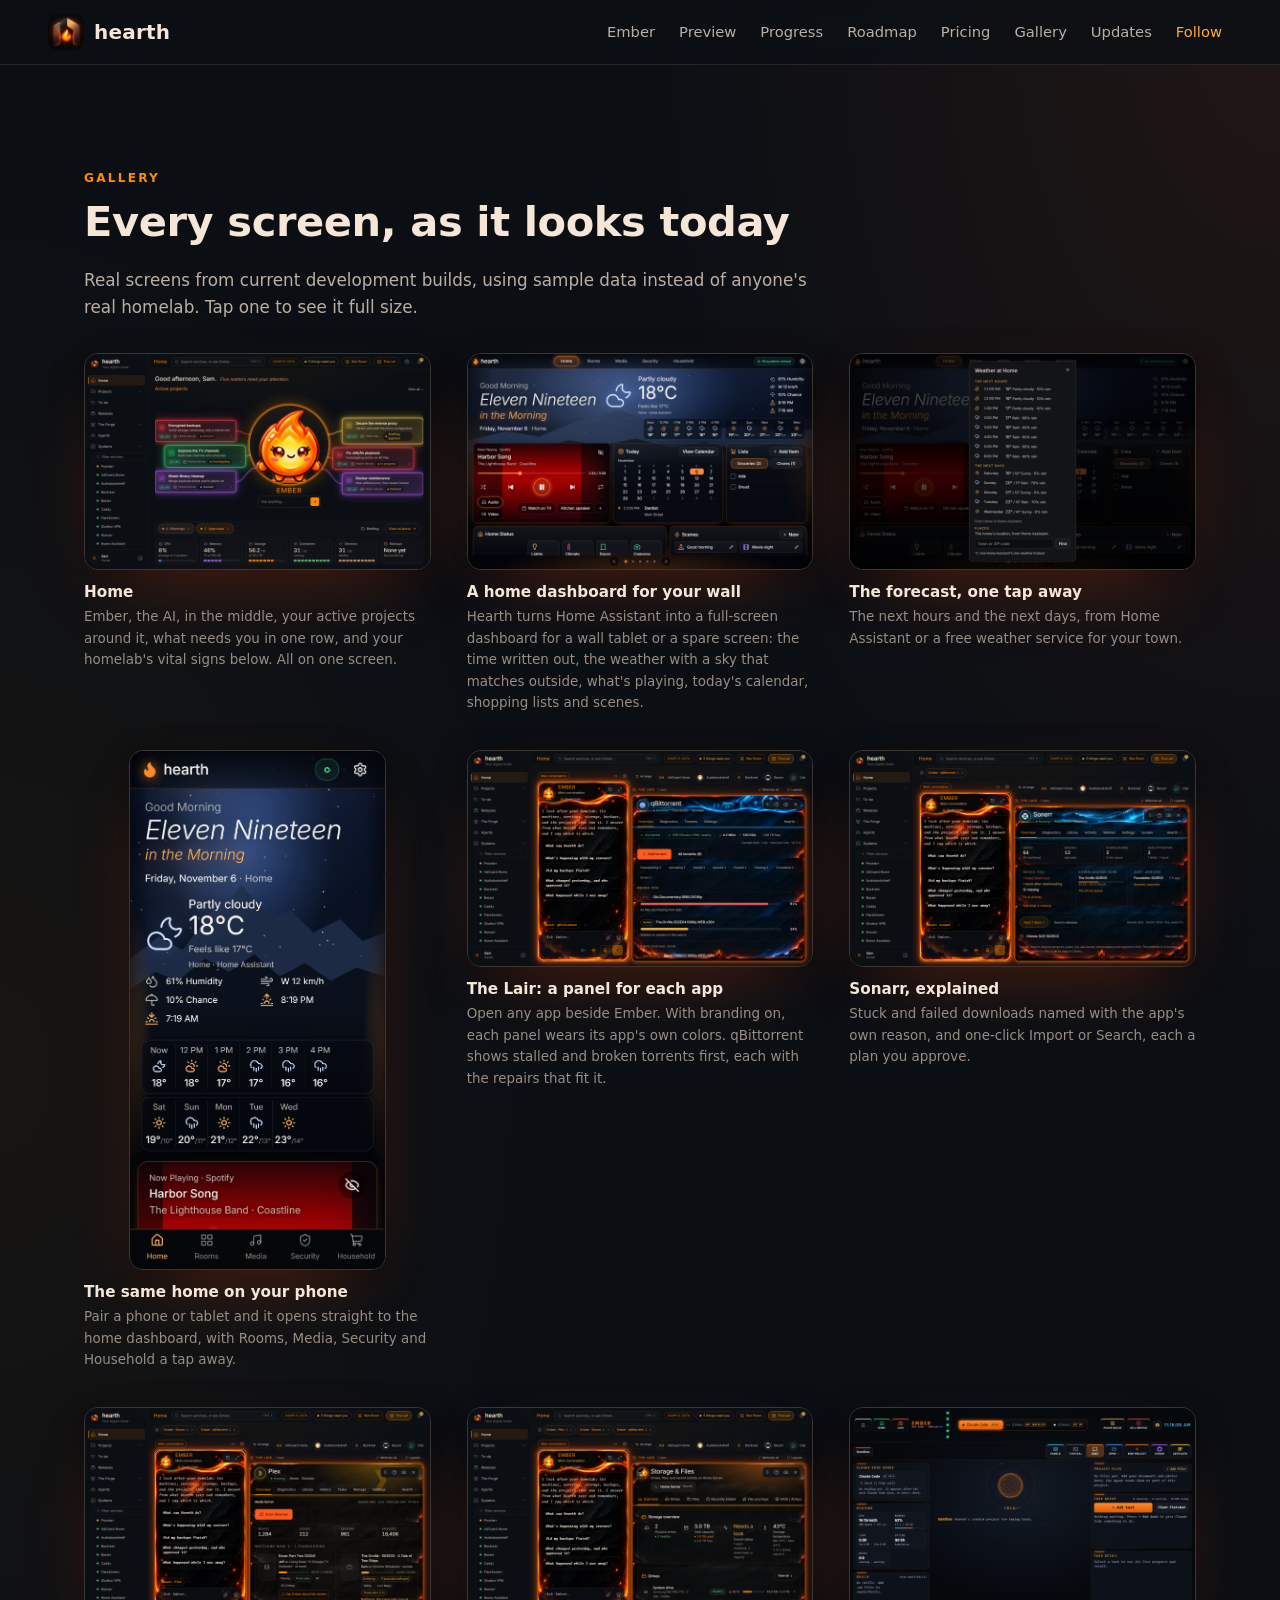
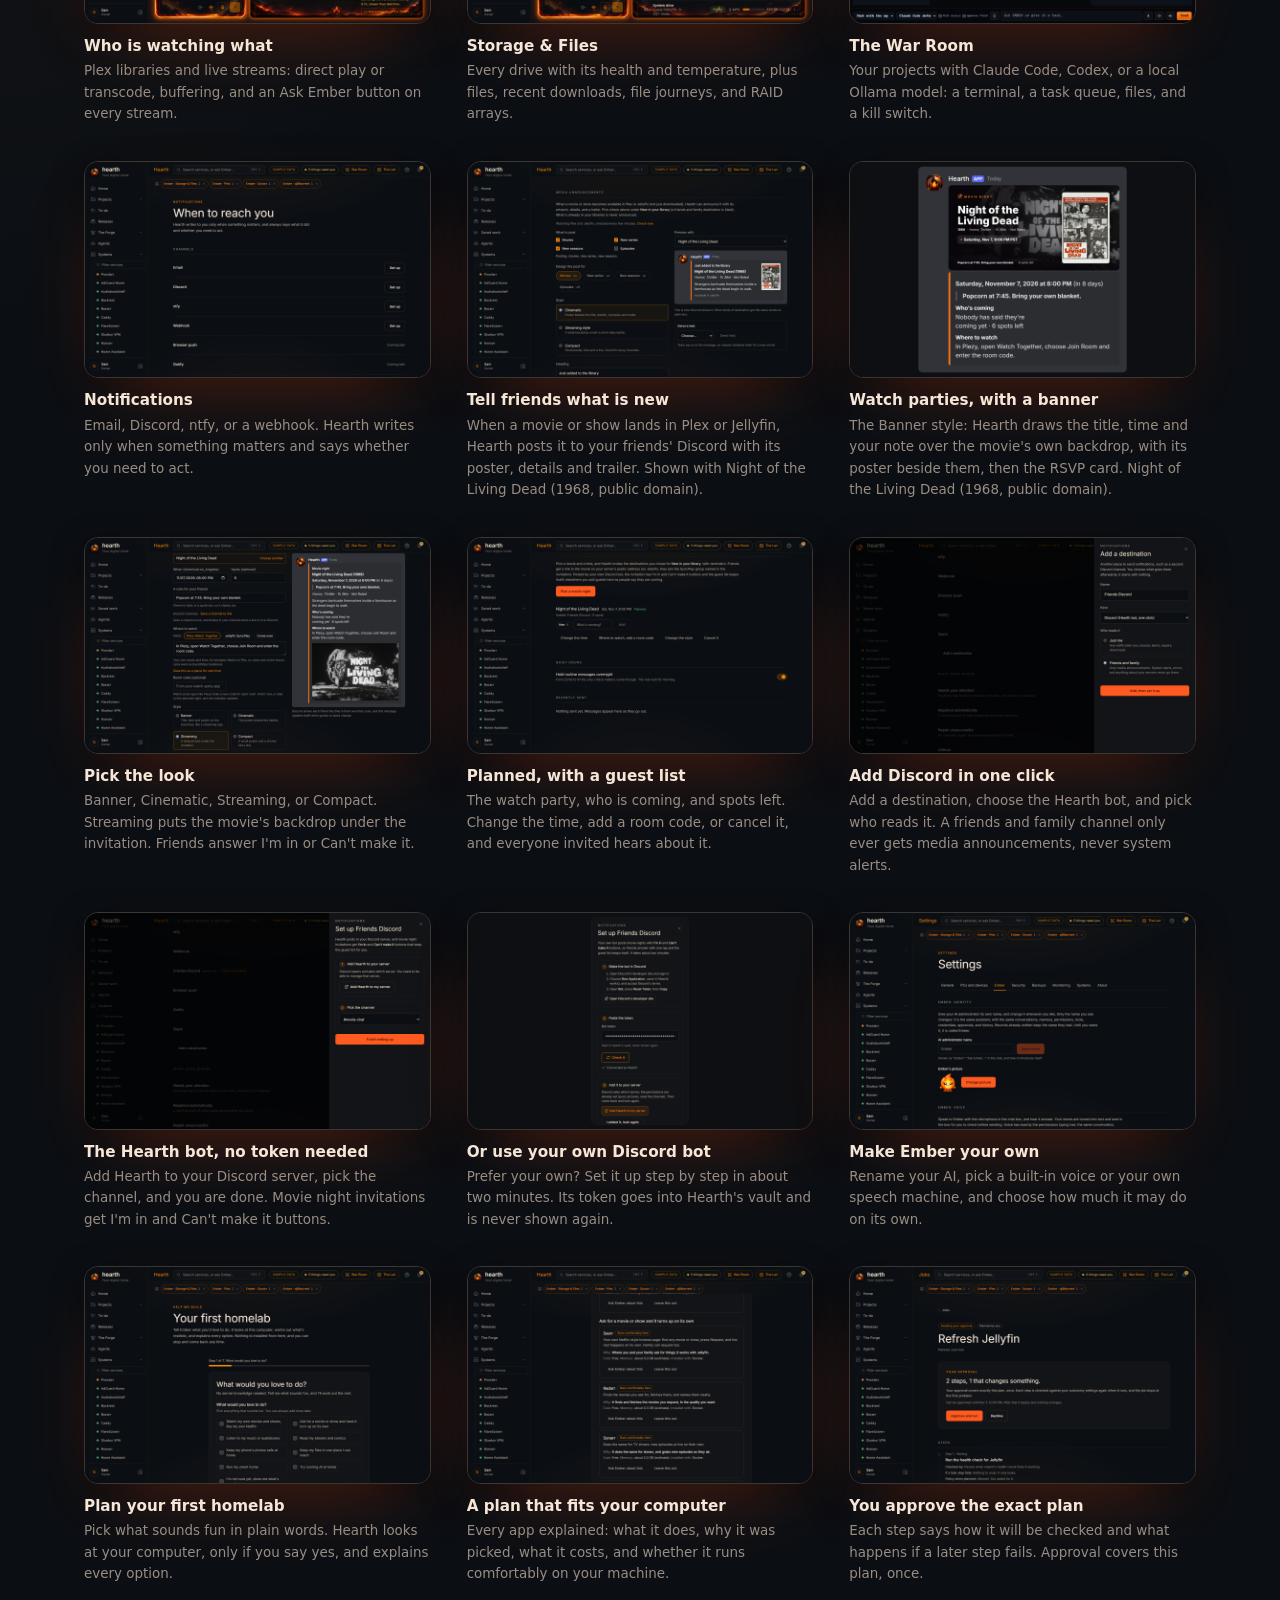
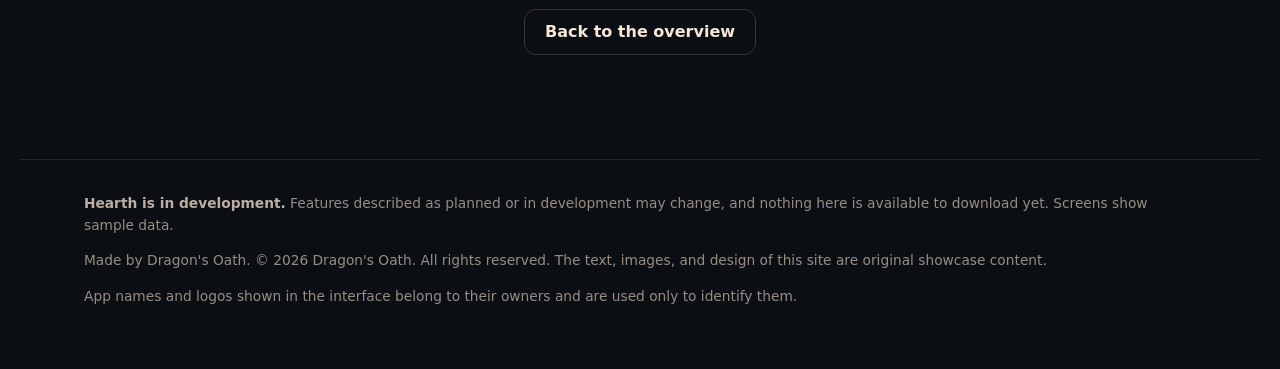
==== docs/gallery.html @ 5dd3d28a "New screens with the Ember mascot and app branding, the ten Ember looks, and a Gallery page The main" ====
<!doctype html>
<html lang="en">
<head>
<meta charset="utf-8">
<meta name="viewport" content="width=device-width, initial-scale=1">
<title>Hearth: screenshots</title>
<meta name="description" content="Hearth brings your services, your infrastructure, and an AI administrator together in one place. Ember, its AI, looks after your homelab with you: it investigates, explains, and fixes things through plans you approve.">
<meta name="referrer" content="no-referrer">
<meta property="og:title" content="Hearth: Your homelab, intelligently managed.">
<meta property="og:description" content="Hearth brings your services, your infrastructure, and an AI administrator together in one place. Ember, its AI, looks after your homelab with you: it investigates, explains, and fixes things through plans you approve.">
<meta property="og:image" content="https://jpdexter101-lang.github.io/hearth-showcase/assets/shots/home.png">
<link rel="icon" href="assets/img/favicon.png">
<link rel="alternate" type="application/atom+xml" title="Hearth development updates" href="feed.xml">
<link rel="stylesheet" href="assets/site.css">

</head>
<body>
<a class="skip" href="#main">Skip to content</a>

<header class="top">
  <a class="brand" href="index.html#top"><img src="assets/img/hearth-mark.png" alt="" width="36" height="36"><span>hearth</span></a>
  <nav aria-label="Sections">
    <a href="index.html#ember">Ember</a><a href="index.html#preview">Preview</a><a href="index.html#progress">Progress</a><a href="index.html#roadmap">Roadmap</a><a href="index.html#pricing">Pricing</a><a href="gallery.html">Gallery</a><a href="index.html#updates">Updates</a><a href="index.html#follow" class="nav-cta">Follow</a>
  </nav>
</header>

<main id="main">
<section id="gallery" aria-labelledby="gallery-h">
  <p class="eyebrow">Gallery</p>
  <h1 id="gallery-h">Every screen, as it looks today</h1>
  <p class="sub">Real screens from current development builds, using sample data instead of anyone's real homelab. Tap one to see it full size.</p>
  <div class="shots gallery">
    <figure class="shot"><a href="assets/shots/home.png"><img src="assets/shots/home.png" alt="Home: Ember, the AI, in the middle, your active projects around it, what needs you in one row, and your homelab&#39;s vital signs below. All on one screen." width="1440" height="900" loading="lazy"></a><figcaption><strong>Home</strong> Ember, the AI, in the middle, your active projects around it, what needs you in one row, and your homelab&#39;s vital signs below. All on one screen.</figcaption></figure>
    <figure class="shot"><a href="assets/shots/home-wall.png"><img src="assets/shots/home-wall.png" alt="A home dashboard for your wall: Hearth turns Home Assistant into a full-screen dashboard for a wall tablet or a spare screen: the time written out, the weather with a sky that matches outside, what&#39;s playing, today&#39;s calendar, shopping lists and scenes." width="1440" height="900" loading="lazy"></a><figcaption><strong>A home dashboard for your wall</strong> Hearth turns Home Assistant into a full-screen dashboard for a wall tablet or a spare screen: the time written out, the weather with a sky that matches outside, what&#39;s playing, today&#39;s calendar, shopping lists and scenes.</figcaption></figure>
    <figure class="shot"><a href="assets/shots/home-weather.png"><img src="assets/shots/home-weather.png" alt="The forecast, one tap away: The next hours and the next days, from Home Assistant or a free weather service for your town." width="1440" height="900" loading="lazy"></a><figcaption><strong>The forecast, one tap away</strong> The next hours and the next days, from Home Assistant or a free weather service for your town.</figcaption></figure>
    <figure class="shot"><a href="assets/shots/home-phone.png"><img src="assets/shots/home-phone.png" alt="The same home on your phone: Pair a phone or tablet and it opens straight to the home dashboard, with Rooms, Media, Security and Household a tap away." width="1082" height="2202" loading="lazy"></a><figcaption><strong>The same home on your phone</strong> Pair a phone or tablet and it opens straight to the home dashboard, with Rooms, Media, Security and Household a tap away.</figcaption></figure>
    <figure class="shot"><a href="assets/shots/panel-qbittorrent.png"><img src="assets/shots/panel-qbittorrent.png" alt="The Lair: a panel for each app: Open any app beside Ember. With branding on, each panel wears its app&#39;s own colors. qBittorrent shows stalled and broken torrents first, each with the repairs that fit it." width="1440" height="900" loading="lazy"></a><figcaption><strong>The Lair: a panel for each app</strong> Open any app beside Ember. With branding on, each panel wears its app&#39;s own colors. qBittorrent shows stalled and broken torrents first, each with the repairs that fit it.</figcaption></figure>
    <figure class="shot"><a href="assets/shots/panel-sonarr.png"><img src="assets/shots/panel-sonarr.png" alt="Sonarr, explained: Stuck and failed downloads named with the app&#39;s own reason, and one-click Import or Search, each a plan you approve." width="1440" height="900" loading="lazy"></a><figcaption><strong>Sonarr, explained</strong> Stuck and failed downloads named with the app&#39;s own reason, and one-click Import or Search, each a plan you approve.</figcaption></figure>
    <figure class="shot"><a href="assets/shots/panel-plex.png"><img src="assets/shots/panel-plex.png" alt="Who is watching what: Plex libraries and live streams: direct play or transcode, buffering, and an Ask Ember button on every stream." width="1440" height="900" loading="lazy"></a><figcaption><strong>Who is watching what</strong> Plex libraries and live streams: direct play or transcode, buffering, and an Ask Ember button on every stream.</figcaption></figure>
    <figure class="shot"><a href="assets/shots/storage.png"><img src="assets/shots/storage.png" alt="Storage &amp; Files: Every drive with its health and temperature, plus files, recent downloads, file journeys, and RAID arrays." width="1440" height="900" loading="lazy"></a><figcaption><strong>Storage &amp; Files</strong> Every drive with its health and temperature, plus files, recent downloads, file journeys, and RAID arrays.</figcaption></figure>
    <figure class="shot"><a href="assets/shots/war-room.png"><img src="assets/shots/war-room.png" alt="The War Room: Your projects with Claude Code, Codex, or a local Ollama model: a terminal, a task queue, files, and a kill switch." width="1440" height="900" loading="lazy"></a><figcaption><strong>The War Room</strong> Your projects with Claude Code, Codex, or a local Ollama model: a terminal, a task queue, files, and a kill switch.</figcaption></figure>
    <figure class="shot"><a href="assets/shots/notifications.png"><img src="assets/shots/notifications.png" alt="Notifications: Email, Discord, ntfy, or a webhook. Hearth writes only when something matters and says whether you need to act." width="1440" height="900" loading="lazy"></a><figcaption><strong>Notifications</strong> Email, Discord, ntfy, or a webhook. Hearth writes only when something matters and says whether you need to act.</figcaption></figure>
    <figure class="shot"><a href="assets/shots/announce.png"><img src="assets/shots/announce.png" alt="Tell friends what is new: When a movie or show lands in Plex or Jellyfin, Hearth posts it to your friends&#39; Discord with its poster, details and trailer. Shown with Night of the Living Dead (1968, public domain)." width="2880" height="1800" loading="lazy"></a><figcaption><strong>Tell friends what is new</strong> When a movie or show lands in Plex or Jellyfin, Hearth posts it to your friends&#39; Discord with its poster, details and trailer. Shown with Night of the Living Dead (1968, public domain).</figcaption></figure>
    <figure class="shot"><a href="assets/shots/movie-night-banner.png"><img src="assets/shots/movie-night-banner.png" alt="Watch parties, with a banner: The Banner style: Hearth draws the title, time and your note over the movie&#39;s own backdrop, with its poster beside them, then the RSVP card. Night of the Living Dead (1968, public domain)." width="1440" height="900" loading="lazy"></a><figcaption><strong>Watch parties, with a banner</strong> The Banner style: Hearth draws the title, time and your note over the movie&#39;s own backdrop, with its poster beside them, then the RSVP card. Night of the Living Dead (1968, public domain).</figcaption></figure>
    <figure class="shot"><a href="assets/shots/movie-night-streaming.png"><img src="assets/shots/movie-night-streaming.png" alt="Pick the look: Banner, Cinematic, Streaming, or Compact. Streaming puts the movie&#39;s backdrop under the invitation. Friends answer I&#39;m in or Can&#39;t make it." width="2880" height="1800" loading="lazy"></a><figcaption><strong>Pick the look</strong> Banner, Cinematic, Streaming, or Compact. Streaming puts the movie&#39;s backdrop under the invitation. Friends answer I&#39;m in or Can&#39;t make it.</figcaption></figure>
    <figure class="shot"><a href="assets/shots/movie-night-posted.png"><img src="assets/shots/movie-night-posted.png" alt="Planned, with a guest list: The watch party, who is coming, and spots left. Change the time, add a room code, or cancel it, and everyone invited hears about it." width="2880" height="1800" loading="lazy"></a><figcaption><strong>Planned, with a guest list</strong> The watch party, who is coming, and spots left. Change the time, add a room code, or cancel it, and everyone invited hears about it.</figcaption></figure>
    <figure class="shot"><a href="assets/shots/hearth-bot-add.png"><img src="assets/shots/hearth-bot-add.png" alt="Add Discord in one click: Add a destination, choose the Hearth bot, and pick who reads it. A friends and family channel only ever gets media announcements, never system alerts." width="1440" height="900" loading="lazy"></a><figcaption><strong>Add Discord in one click</strong> Add a destination, choose the Hearth bot, and pick who reads it. A friends and family channel only ever gets media announcements, never system alerts.</figcaption></figure>
    <figure class="shot"><a href="assets/shots/hearth-bot-setup.png"><img src="assets/shots/hearth-bot-setup.png" alt="The Hearth bot, no token needed: Add Hearth to your Discord server, pick the channel, and you are done. Movie night invitations get I&#39;m in and Can&#39;t make it buttons." width="1440" height="900" loading="lazy"></a><figcaption><strong>The Hearth bot, no token needed</strong> Add Hearth to your Discord server, pick the channel, and you are done. Movie night invitations get I&#39;m in and Can&#39;t make it buttons.</figcaption></figure>
    <figure class="shot"><a href="assets/shots/discord-bot.png"><img src="assets/shots/discord-bot.png" alt="Or use your own Discord bot: Prefer your own? Set it up step by step in about two minutes. Its token goes into Hearth&#39;s vault and is never shown again." width="1440" height="900" loading="lazy"></a><figcaption><strong>Or use your own Discord bot</strong> Prefer your own? Set it up step by step in about two minutes. Its token goes into Hearth&#39;s vault and is never shown again.</figcaption></figure>
    <figure class="shot"><a href="assets/shots/settings-ember.png"><img src="assets/shots/settings-ember.png" alt="Make Ember your own: Rename your AI, pick a built-in voice or your own speech machine, and choose how much it may do on its own." width="1440" height="900" loading="lazy"></a><figcaption><strong>Make Ember your own</strong> Rename your AI, pick a built-in voice or your own speech machine, and choose how much it may do on its own.</figcaption></figure>
    <figure class="shot"><a href="assets/shots/plan.png"><img src="assets/shots/plan.png" alt="Plan your first homelab: Pick what sounds fun in plain words. Hearth looks at your computer, only if you say yes, and explains every option." width="1440" height="900" loading="lazy"></a><figcaption><strong>Plan your first homelab</strong> Pick what sounds fun in plain words. Hearth looks at your computer, only if you say yes, and explains every option.</figcaption></figure>
    <figure class="shot"><a href="assets/shots/plan-6-plan.png"><img src="assets/shots/plan-6-plan.png" alt="A plan that fits your computer: Every app explained: what it does, why it was picked, what it costs, and whether it runs comfortably on your machine." width="1440" height="900" loading="lazy"></a><figcaption><strong>A plan that fits your computer</strong> Every app explained: what it does, why it was picked, what it costs, and whether it runs comfortably on your machine.</figcaption></figure>
    <figure class="shot"><a href="assets/shots/job-review.png"><img src="assets/shots/job-review.png" alt="You approve the exact plan: Each step says how it will be checked and what happens if a later step fails. Approval covers this plan, once." width="1440" height="900" loading="lazy"></a><figcaption><strong>You approve the exact plan</strong> Each step says how it will be checked and what happens if a later step fails. Approval covers this plan, once.</figcaption></figure>
  </div>
  <div class="ctas center"><a class="btn" href="index.html">Back to the overview</a></div>
</section>
</main>

<footer>
  <p><strong>Hearth is in development.</strong> Features described as planned or in development may change, and nothing here is available to download yet. Screens show sample data.</p>
  <p>Made by Dragon&#39;s Oath. © 2026 Dragon&#39;s Oath. All rights reserved. The text, images, and design of this site are original showcase content.</p>
  <p>App names and logos shown in the interface belong to their owners and are used only to identify them.</p>
</footer>
</body>
</html>
---- docs/assets/site.css ----
/* Hearth showcase. Colors are Hearth's own default theme ("Hearth": midnight and charcoal, lit
   by ember orange). Status colors match the app's meanings. System fonts only: nothing is
   loaded from another site, so visitors are not tracked by font or script hosts. */
:root {
  color-scheme: dark;
  --bg: #0b0f14;
  --panel: #121418;
  --raised: #1a1a1a;
  --line: #26262a;
  --line-strong: #3a3633;
  --ink: #f6e6d7;
  --muted: #bcaea2;
  --faint: #998d83;
  --ember: #ff8a00;
  --ember-bright: #ffa940;
  --action: #ff5a1f;
  --action-hover: #ff7a45;
  --action-ink: #1a0802;
  --amber: #e3a948;
  --live: #5fbf7a;
  --teal: #3fb58f;
  --radius: 16px;
  --sans: ui-sans-serif, system-ui, -apple-system, "Segoe UI", Roboto, "Helvetica Neue", Arial, sans-serif;
  --mono: ui-monospace, "Cascadia Mono", "SF Mono", Menlo, Consolas, monospace;
}

* { box-sizing: border-box; }
html { scroll-behavior: smooth; }
/* Section links land below the sticky header. */
main > section { scroll-margin-top: 72px; }
@media (prefers-reduced-motion: reduce) { html { scroll-behavior: auto; } }
body {
  margin: 0;
  background:
    radial-gradient(ellipse 70% 40% at 100% 0%, rgb(255 90 31 / 0.09), transparent 70%),
    radial-gradient(ellipse 60% 35% at 0% 30%, rgb(255 138 0 / 0.05), transparent 70%),
    var(--bg);
  color: var(--ink);
  font: 400 1rem/1.6 var(--sans);
  -webkit-font-smoothing: antialiased;
}
img { max-width: 100%; height: auto; display: block; }
a { color: var(--ember-bright); text-underline-offset: 3px; }
a:focus-visible, .btn:focus-visible { outline: 2px solid var(--ember-bright); outline-offset: 3px; border-radius: 8px; }
h1, h2, h3 { line-height: 1.15; margin: 0 0 0.5em; letter-spacing: -0.01em; }
h1 { font-size: clamp(2.3rem, 6vw, 4rem); font-weight: 650; }
h2 { font-size: clamp(1.7rem, 4vw, 2.5rem); font-weight: 620; }
h3 { font-size: 1.08rem; font-weight: 600; }
p { margin: 0 0 1em; }
.sr-only { position: absolute; width: 1px; height: 1px; overflow: hidden; clip: rect(0 0 0 0); white-space: nowrap; }
.skip { position: absolute; left: -999px; top: 8px; background: var(--ember); color: var(--action-ink); padding: 8px 14px; border-radius: 8px; z-index: 10; }
.skip:focus { left: 16px; }

.preview-bar { background: #3a2410; color: var(--ink); text-align: center; font-size: 0.85rem; padding: 8px 16px; border-bottom: 1px solid var(--line-strong); }

.top {
  position: sticky; top: 0; z-index: 5;
  display: flex; align-items: center; justify-content: space-between; gap: 16px;
  padding: 12px clamp(16px, 4vw, 48px);
  background: rgb(11 15 20 / 0.82); backdrop-filter: blur(10px);
  border-bottom: 1px solid var(--line);
}
.brand { display: flex; align-items: center; gap: 10px; color: var(--ink); text-decoration: none; font-weight: 650; font-size: 1.25rem; letter-spacing: 0.01em; }
.brand img { border-radius: 9px; }
.top nav { display: flex; gap: 4px; overflow-x: auto; scrollbar-width: none; }
.top nav a { color: var(--muted); text-decoration: none; padding: 8px 10px; border-radius: 8px; font-size: 0.92rem; white-space: nowrap; min-height: 40px; display: inline-flex; align-items: center; }
.top nav a:hover { color: var(--ink); background: var(--raised); }
.top nav .nav-cta { color: var(--ember-bright); }
@media (max-width: 720px) { .top nav a:not(.nav-cta) { display: none; } }

main > section { padding: clamp(56px, 9vw, 104px) clamp(16px, 5vw, 64px); max-width: 1240px; margin: 0 auto; }
main > section.band { max-width: none; background: linear-gradient(180deg, transparent, rgb(255 138 0 / 0.03) 30%, transparent); border-block: 1px solid var(--line); }
main > section.band > * { max-width: 1112px; margin-left: auto; margin-right: auto; }
.eyebrow { color: var(--ember); text-transform: uppercase; letter-spacing: 0.18em; font-size: 0.76rem; font-weight: 600; margin-bottom: 0.8em; }
.sub { color: var(--muted); max-width: 46rem; font-size: 1.05rem; }
.fine { color: var(--faint); font-size: 0.86rem; }
.center { text-align: center; justify-content: center; margin-left: auto; margin-right: auto; }

.hero { display: grid; grid-template-columns: minmax(0, 1fr) minmax(0, 1.15fr); gap: clamp(28px, 5vw, 64px); align-items: center; padding-top: clamp(40px, 7vw, 88px); }
@media (max-width: 900px) { .hero { grid-template-columns: 1fr; } }
.status { display: inline-flex; align-items: center; gap: 10px; border: 1px solid var(--line-strong); border-radius: 999px; padding: 6px 14px; color: var(--muted); font-size: 0.86rem; background: var(--panel); }
.dot { width: 8px; height: 8px; border-radius: 50%; background: var(--amber); box-shadow: 0 0 0 4px rgb(227 169 72 / 0.15); }
.lead { color: var(--muted); font-size: 1.15rem; max-width: 34rem; }
.ctas { display: flex; flex-wrap: wrap; gap: 12px; margin-top: 24px; }
.btn { display: inline-flex; align-items: center; justify-content: center; min-height: 46px; padding: 0 20px; border-radius: 12px; border: 1px solid var(--line-strong); color: var(--ink); text-decoration: none; font-weight: 600; transition: background 160ms, border-color 160ms; }
.btn:hover { border-color: var(--ember); background: var(--raised); }
.btn-primary { background: var(--action); border-color: var(--action); color: var(--action-ink); }
.btn-primary:hover { background: var(--action-hover); border-color: var(--action-hover); }
.hero-shot { margin: 0; }
.hero-shot img, .shot img { border-radius: 14px; border: 1px solid var(--line-strong); box-shadow: 0 30px 80px -30px rgb(255 90 31 / 0.35), 0 10px 30px rgb(0 0 0 / 0.5); }
figcaption { color: var(--faint); font-size: 0.84rem; margin-top: 10px; }

.ember-intro { display: grid; grid-template-columns: auto minmax(0, 1fr); gap: clamp(20px, 4vw, 48px); align-items: center; margin-bottom: 40px; }
@media (max-width: 640px) { .ember-intro { grid-template-columns: 1fr; } .ember-pic { width: 160px; } }
.ember-pic { border-radius: 50%; border: 1px solid var(--line-strong); box-shadow: 0 0 60px -10px rgb(255 120 20 / 0.45); }
.ember-intro p { color: var(--muted); max-width: 44rem; }
.loop { list-style: none; padding: 0; margin: 0 0 20px; display: grid; grid-template-columns: repeat(4, minmax(0, 1fr)); gap: 12px; counter-reset: none; }
@media (max-width: 960px) { .loop { grid-template-columns: repeat(2, minmax(0, 1fr)); } }
@media (max-width: 480px) { .loop { grid-template-columns: 1fr; } }
.loop li { background: var(--panel); border: 1px solid var(--line); border-radius: var(--radius); padding: 18px; position: relative; }
.loop .n, .journey .n { display: inline-flex; width: 26px; height: 26px; align-items: center; justify-content: center; border-radius: 50%; border: 1px solid var(--line-strong); color: var(--ember); font-size: 0.8rem; margin-bottom: 10px; }
.loop h3 { margin-bottom: 8px; }
.loop p { color: var(--muted); font-size: 0.9rem; margin: 10px 0 0; }

.chip { display: inline-flex; align-items: center; gap: 6px; border-radius: 999px; padding: 2px 10px; font-size: 0.74rem; font-weight: 600; border: 1px solid; white-space: nowrap; }
.chip::before { content: ""; width: 7px; height: 7px; border-radius: 50%; background: currentColor; }
.chip-planned { color: var(--faint); border-color: var(--line-strong); }
.chip-in-development { color: var(--amber); border-color: rgb(227 169 72 / 0.45); }
.chip-implemented { color: var(--ember-bright); border-color: rgb(255 138 0 / 0.45); }
.chip-verified { color: var(--live); border-color: rgb(95 191 122 / 0.45); }
.chip-released { color: var(--teal); border-color: rgb(63 181 143 / 0.45); }

.shots { display: grid; grid-template-columns: repeat(2, minmax(0, 1fr)); gap: clamp(20px, 3vw, 36px); margin-top: 32px; }
@media (max-width: 760px) { .shots { grid-template-columns: 1fr; } }
.shot { margin: 0; }
.shot figcaption strong { color: var(--ink); display: block; font-size: 0.95rem; margin-bottom: 2px; }

.build-grid { display: grid; grid-template-columns: minmax(0, 1fr) minmax(0, 1fr); gap: 28px; margin-top: 32px; align-items: start; }
@media (max-width: 860px) { .build-grid { grid-template-columns: 1fr; } }
.journey { list-style: none; padding: 0; margin: 0; display: grid; gap: 10px; }
.journey li { display: grid; grid-template-columns: auto minmax(0, 1fr) auto; gap: 12px; align-items: center; background: var(--panel); border: 1px solid var(--line); border-radius: 12px; padding: 12px 14px; }
.journey .n { margin: 0; }
.concept { margin: 0; background: #0e0c0a; border: 1px dashed var(--line-strong); border-radius: var(--radius); padding: 18px; }
.concept figcaption { margin: 0 0 12px; color: var(--muted); display: flex; flex-wrap: wrap; gap: 8px; align-items: center; }
.concept ul { list-style: none; margin: 0 0 12px; padding: 0; font: 0.88rem/1.9 var(--mono); color: var(--ink); }
.concept li::before { content: "› "; color: var(--ember); }

.legend { list-style: none; padding: 0; margin: 24px 0; display: grid; gap: 8px; color: var(--muted); font-size: 0.9rem; }
.legend li { display: flex; gap: 12px; align-items: flex-start; }
.legend .chip { flex: none; min-width: 128px; justify-content: flex-start; }
.counts { list-style: none; padding: 0; margin: 0 0 28px; display: flex; flex-wrap: wrap; gap: 10px; }
.counts li { background: var(--panel); border: 1px solid var(--line); border-radius: 10px; padding: 8px 14px; color: var(--muted); font-size: 0.9rem; }
.counts strong { color: var(--ink); font-size: 1.1rem; margin-right: 4px; }
.cards { display: grid; grid-template-columns: repeat(auto-fill, minmax(min(100%, 320px), 1fr)); gap: 16px; margin-bottom: 20px; }
.card { background: var(--panel); border: 1px solid var(--line); border-radius: var(--radius); padding: 20px; }
.card header { display: flex; justify-content: space-between; align-items: flex-start; gap: 12px; }
.card h3 { margin: 0; }
.card p { color: var(--muted); font-size: 0.93rem; }
.card .fine { margin: 0; }
.track { list-style: none; padding: 0; margin: 14px 0; display: grid; grid-template-columns: repeat(5, 1fr); gap: 5px; }
.track li { height: 6px; border-radius: 3px; background: var(--line-strong); }
.track li.done { background: rgb(255 138 0 / 0.55); }
.track li.now { background: var(--ember); box-shadow: 0 0 10px rgb(255 138 0 / 0.5); }

.roadmap { display: grid; grid-template-columns: repeat(3, minmax(0, 1fr)); gap: 16px; margin: 28px 0 16px; }
@media (max-width: 860px) { .roadmap { grid-template-columns: 1fr; } }
.roadmap > div { background: var(--panel); border: 1px solid var(--line); border-radius: var(--radius); padding: 20px; }
.roadmap h3 { color: var(--ember); text-transform: uppercase; letter-spacing: 0.14em; font-size: 0.8rem; }
.roadmap ul { margin: 0; padding-left: 1.1em; color: var(--muted); }
.roadmap li { margin-bottom: 8px; }

.updates { list-style: none; padding: 0; margin: 28px 0; display: grid; gap: 16px; max-width: 52rem; }
.updates article { background: var(--panel); border: 1px solid var(--line); border-left: 3px solid var(--ember); border-radius: 12px; padding: 20px; }
.updates .meta { color: var(--faint); font-size: 0.84rem; margin-bottom: 6px; }
.updates p { color: var(--muted); }
.updates .fine { margin: 0; }
.update-shot { margin: 14px 0; }
.update-shot img { display: block; width: 100%; height: auto; border-radius: 10px; border: 1px solid var(--line); }
.draft { color: var(--amber); font-weight: 600; }

.follow { text-align: center; }
.follow .sub { margin-left: auto; margin-right: auto; }

footer { border-top: 1px solid var(--line); padding: 32px clamp(16px, 5vw, 64px) 48px; color: var(--faint); font-size: 0.86rem; max-width: 1240px; margin: 0 auto; }
footer strong { color: var(--muted); }
.pricing { display: grid; grid-template-columns: repeat(2, minmax(0, 1fr)); gap: 16px; margin: 28px 0 16px; }
@media (max-width: 860px) { .pricing { grid-template-columns: 1fr; } }
.pricing > div { background: var(--panel); border: 1px solid var(--line); border-radius: var(--radius); padding: 20px; }
.pricing h3 { color: var(--ember); text-transform: uppercase; letter-spacing: 0.14em; font-size: 0.8rem; }
.pricing ul { margin: 0; padding-left: 1.1em; color: var(--muted); }
.pricing li { margin-bottom: 10px; }
.pricing strong { color: var(--ink); }
.pricing .biz { margin: 14px 0 0; padding-top: 12px; border-top: 1px solid var(--line); color: var(--muted); }
.shots.gallery { grid-template-columns: repeat(3, minmax(0, 1fr)); }
@media (max-width: 1000px) { .shots.gallery { grid-template-columns: repeat(2, minmax(0, 1fr)); } }
@media (max-width: 620px) { .shots.gallery { grid-template-columns: 1fr; } }
.shot img { width: 100%; height: auto; }
.shots .shot img[height="2202"] { max-height: 520px; width: auto; margin: 0 auto; display: block; }
#gallery h1 { font-size: clamp(1.8rem, 4vw, 2.6rem); }
.mascots { display: grid; grid-template-columns: repeat(10, minmax(0, 1fr)); gap: 10px; margin: 28px 0 6px; }
@media (max-width: 900px) { .mascots { grid-template-columns: repeat(5, minmax(0, 1fr)); } }
.mascots figure { margin: 0; text-align: center; }
.mascots img { width: 100%; max-width: 96px; height: auto; }
.mascots figcaption { color: var(--muted); font-size: 0.8rem; margin-top: 2px; }
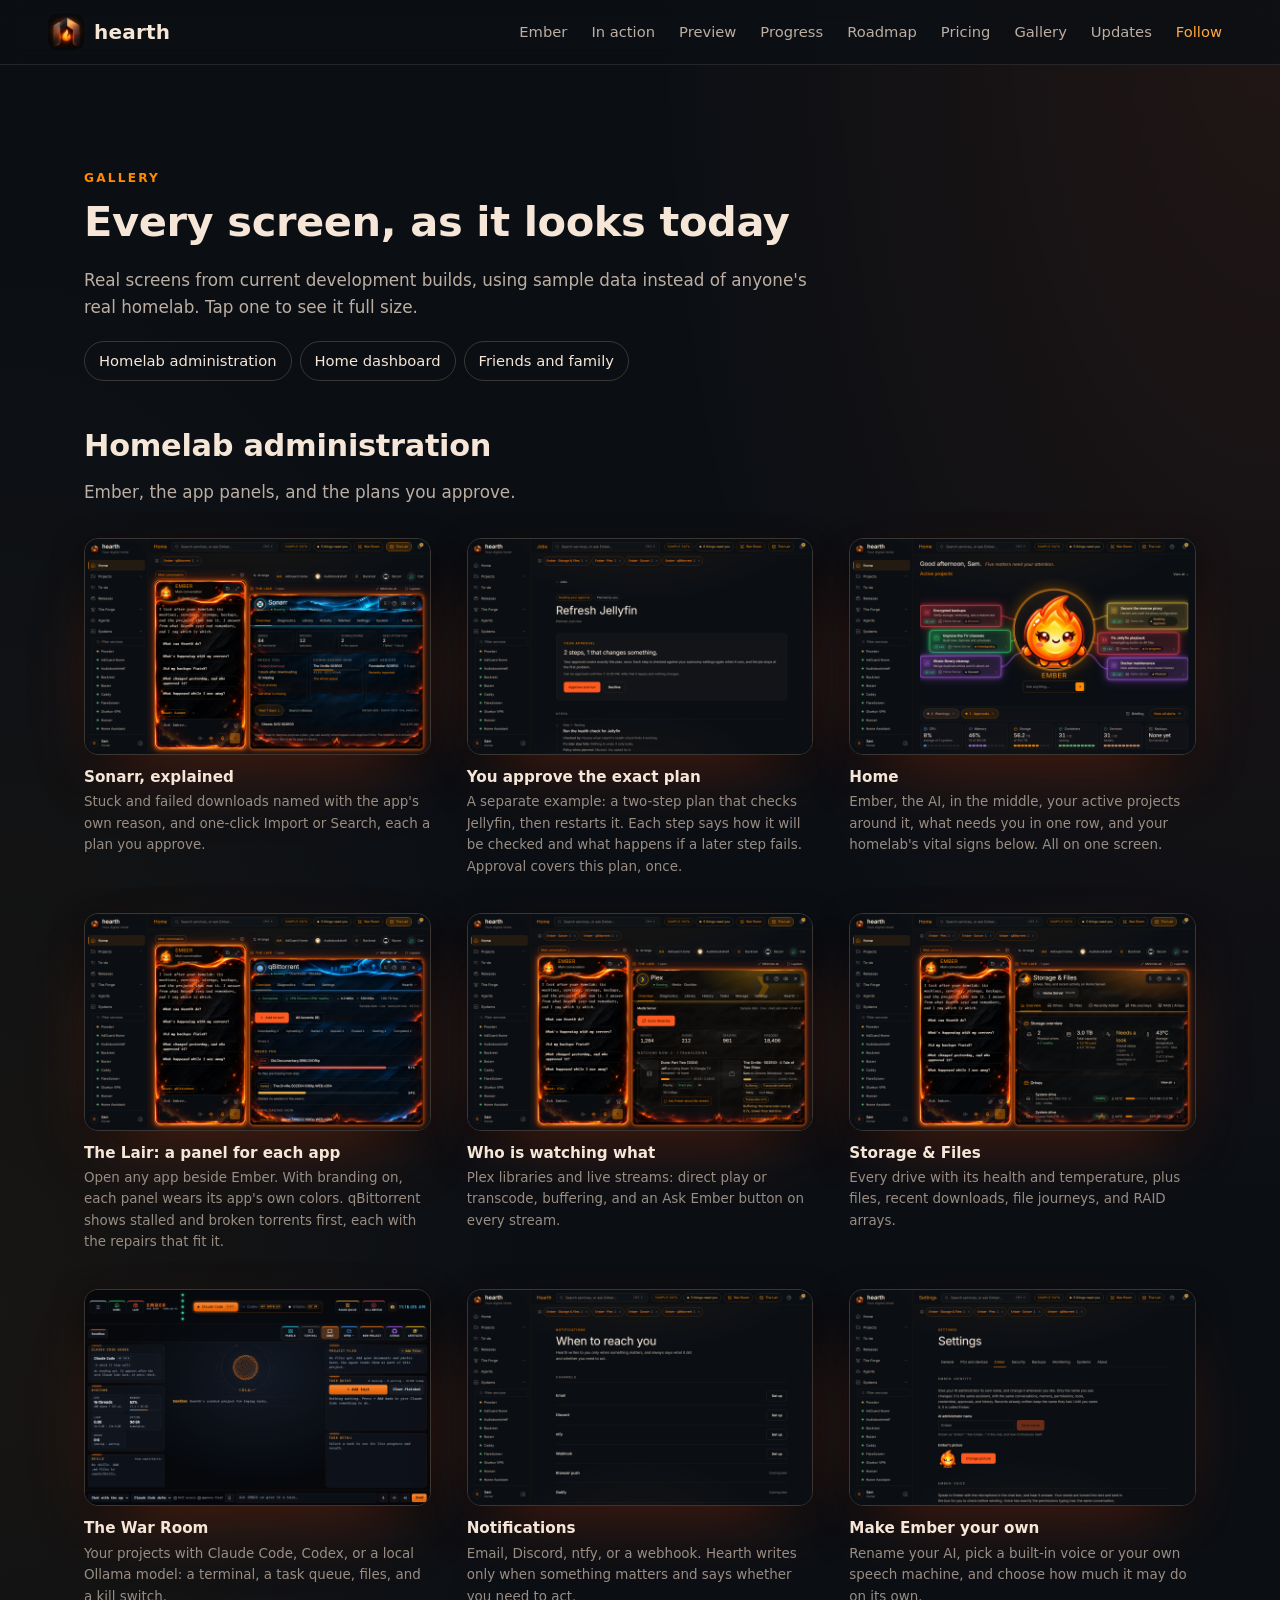
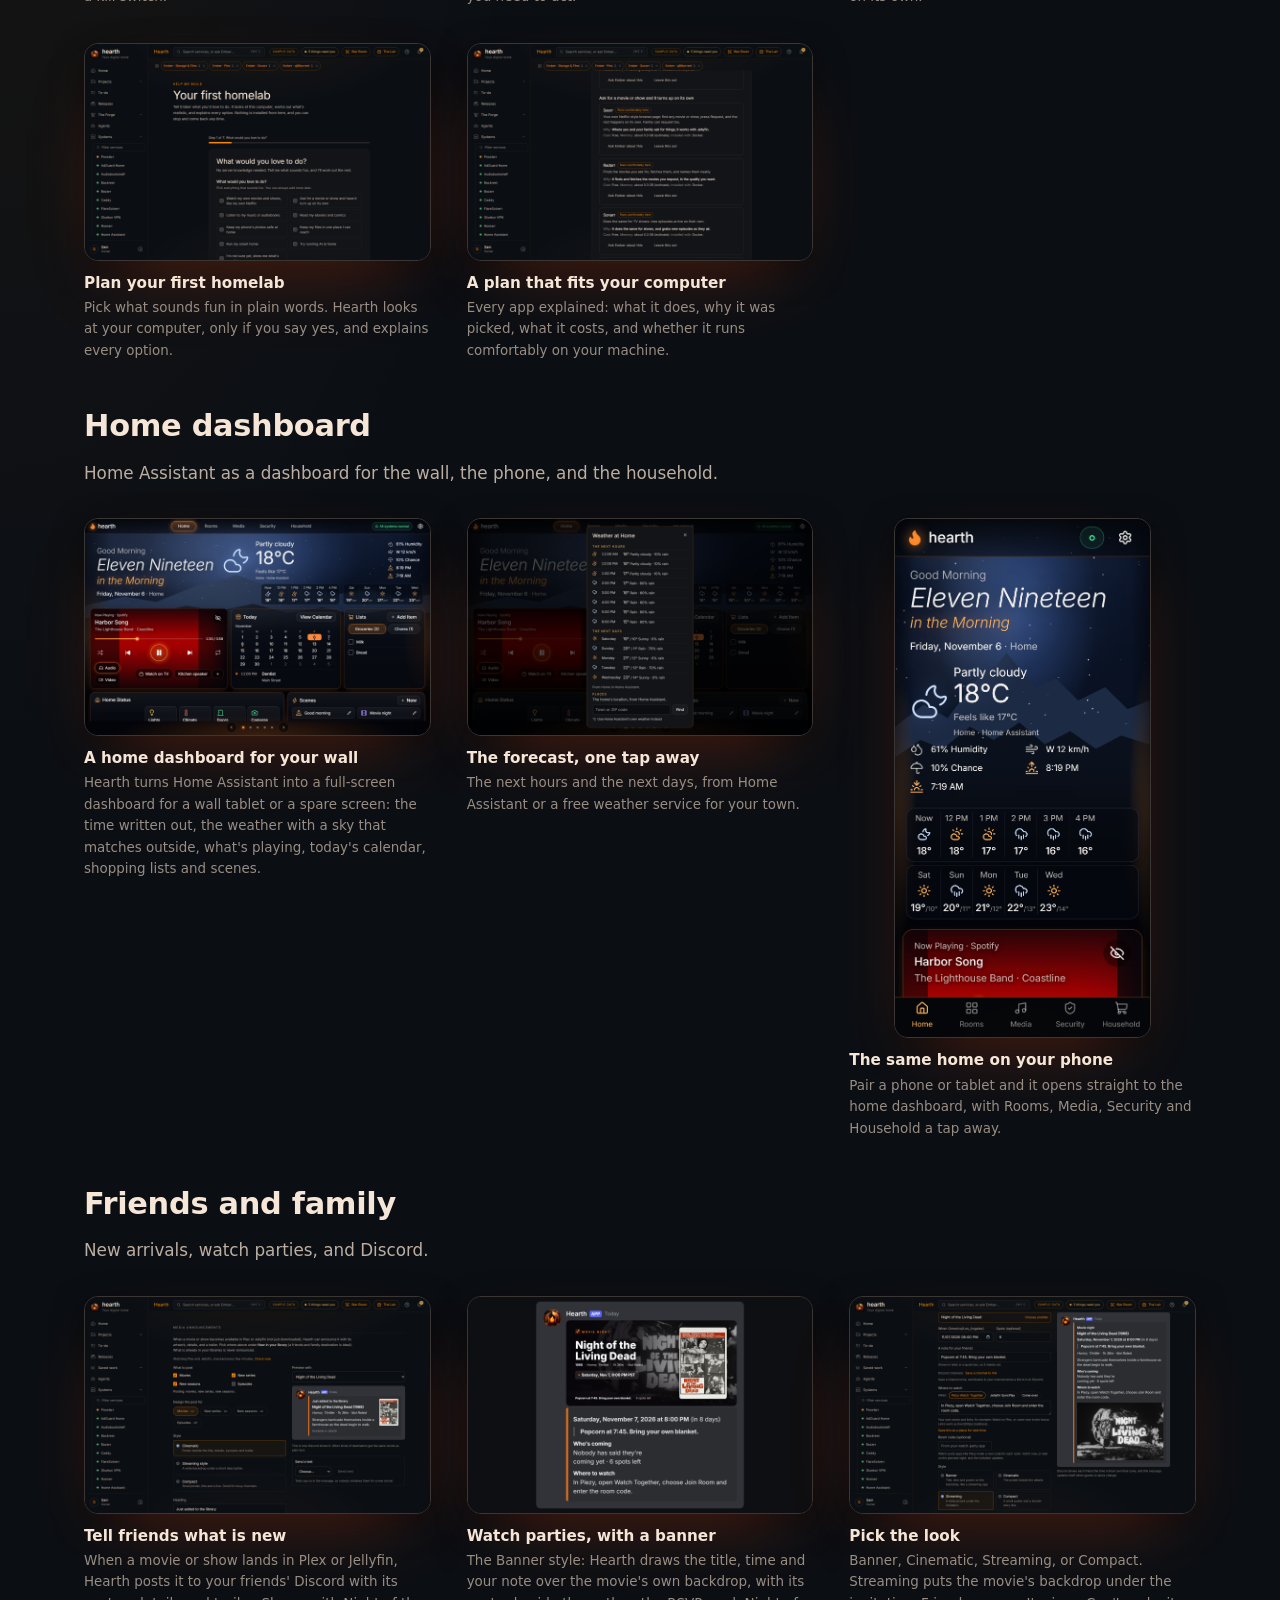
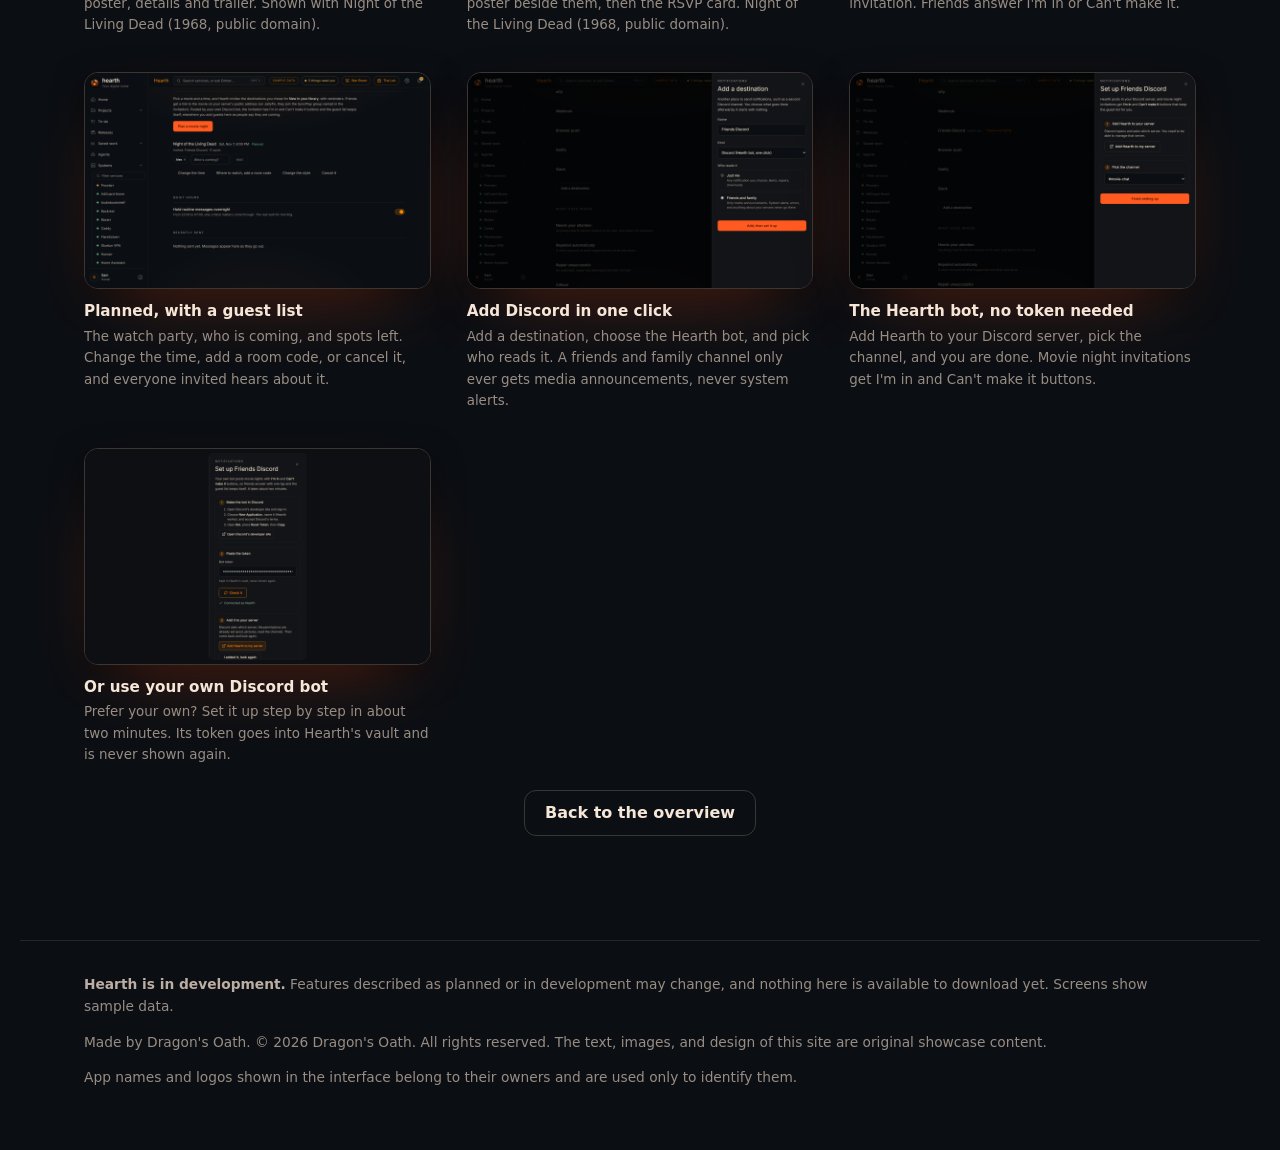
==== commit 3e6feefa: "Showcase revision: one fix start to finish, accurate approval and recovery wording, phone Sections m" ====
--- a/docs/gallery.html
+++ b/docs/gallery.html
@@ -19,9 +19,16 @@
 
 <header class="top">
   <a class="brand" href="index.html#top"><img src="assets/img/hearth-mark.png" alt="" width="36" height="36"><span>hearth</span></a>
-  <nav aria-label="Sections">
-    <a href="index.html#ember">Ember</a><a href="index.html#preview">Preview</a><a href="index.html#progress">Progress</a><a href="index.html#roadmap">Roadmap</a><a href="index.html#pricing">Pricing</a><a href="gallery.html">Gallery</a><a href="index.html#updates">Updates</a><a href="index.html#follow" class="nav-cta">Follow</a>
+  <nav class="nav-wide" aria-label="Sections">
+    <a href="index.html#ember">Ember</a><a href="index.html#workflow">In action</a><a href="index.html#preview">Preview</a><a href="index.html#progress">Progress</a><a href="index.html#roadmap">Roadmap</a><a href="index.html#pricing">Pricing</a><a href="gallery.html">Gallery</a><a href="index.html#updates">Updates</a><a href="index.html#follow" class="nav-cta">Follow</a>
   </nav>
+  <div class="nav-small">
+    <details class="menu">
+      <summary>Sections</summary>
+      <nav aria-label="Sections"><a href="index.html#ember">Ember</a><a href="index.html#workflow">In action</a><a href="index.html#preview">Preview</a><a href="index.html#progress">Progress</a><a href="index.html#roadmap">Roadmap</a><a href="index.html#pricing">Pricing</a><a href="gallery.html">Gallery</a><a href="index.html#updates">Updates</a></nav>
+    </details>
+    <a href="index.html#follow" class="nav-cta">Follow</a>
+  </div>
 </header>
 
 <main id="main">
@@ -29,29 +36,46 @@
   <p class="eyebrow">Gallery</p>
   <h1 id="gallery-h">Every screen, as it looks today</h1>
   <p class="sub">Real screens from current development builds, using sample data instead of anyone's real homelab. Tap one to see it full size.</p>
+  <nav class="gallery-jump" aria-label="Gallery groups"><a href="#g-admin">Homelab administration</a><a href="#g-home">Home dashboard</a><a href="#g-friends">Friends and family</a></nav>
+  <section class="gallery-group" id="g-admin" aria-labelledby="g-admin-h">
+  <h2 id="g-admin-h">Homelab administration</h2>
+  <p class="sub">Ember, the app panels, and the plans you approve.</p>
   <div class="shots gallery">
-    <figure class="shot"><a href="assets/shots/home.png"><img src="assets/shots/home.png" alt="Home: Ember, the AI, in the middle, your active projects around it, what needs you in one row, and your homelab&#39;s vital signs below. All on one screen." width="1440" height="900" loading="lazy"></a><figcaption><strong>Home</strong> Ember, the AI, in the middle, your active projects around it, what needs you in one row, and your homelab&#39;s vital signs below. All on one screen.</figcaption></figure>
-    <figure class="shot"><a href="assets/shots/home-wall.png"><img src="assets/shots/home-wall.png" alt="A home dashboard for your wall: Hearth turns Home Assistant into a full-screen dashboard for a wall tablet or a spare screen: the time written out, the weather with a sky that matches outside, what&#39;s playing, today&#39;s calendar, shopping lists and scenes." width="1440" height="900" loading="lazy"></a><figcaption><strong>A home dashboard for your wall</strong> Hearth turns Home Assistant into a full-screen dashboard for a wall tablet or a spare screen: the time written out, the weather with a sky that matches outside, what&#39;s playing, today&#39;s calendar, shopping lists and scenes.</figcaption></figure>
-    <figure class="shot"><a href="assets/shots/home-weather.png"><img src="assets/shots/home-weather.png" alt="The forecast, one tap away: The next hours and the next days, from Home Assistant or a free weather service for your town." width="1440" height="900" loading="lazy"></a><figcaption><strong>The forecast, one tap away</strong> The next hours and the next days, from Home Assistant or a free weather service for your town.</figcaption></figure>
-    <figure class="shot"><a href="assets/shots/home-phone.png"><img src="assets/shots/home-phone.png" alt="The same home on your phone: Pair a phone or tablet and it opens straight to the home dashboard, with Rooms, Media, Security and Household a tap away." width="1082" height="2202" loading="lazy"></a><figcaption><strong>The same home on your phone</strong> Pair a phone or tablet and it opens straight to the home dashboard, with Rooms, Media, Security and Household a tap away.</figcaption></figure>
-    <figure class="shot"><a href="assets/shots/panel-qbittorrent.png"><img src="assets/shots/panel-qbittorrent.png" alt="The Lair: a panel for each app: Open any app beside Ember. With branding on, each panel wears its app&#39;s own colors. qBittorrent shows stalled and broken torrents first, each with the repairs that fit it." width="1440" height="900" loading="lazy"></a><figcaption><strong>The Lair: a panel for each app</strong> Open any app beside Ember. With branding on, each panel wears its app&#39;s own colors. qBittorrent shows stalled and broken torrents first, each with the repairs that fit it.</figcaption></figure>
-    <figure class="shot"><a href="assets/shots/panel-sonarr.png"><img src="assets/shots/panel-sonarr.png" alt="Sonarr, explained: Stuck and failed downloads named with the app&#39;s own reason, and one-click Import or Search, each a plan you approve." width="1440" height="900" loading="lazy"></a><figcaption><strong>Sonarr, explained</strong> Stuck and failed downloads named with the app&#39;s own reason, and one-click Import or Search, each a plan you approve.</figcaption></figure>
-    <figure class="shot"><a href="assets/shots/panel-plex.png"><img src="assets/shots/panel-plex.png" alt="Who is watching what: Plex libraries and live streams: direct play or transcode, buffering, and an Ask Ember button on every stream." width="1440" height="900" loading="lazy"></a><figcaption><strong>Who is watching what</strong> Plex libraries and live streams: direct play or transcode, buffering, and an Ask Ember button on every stream.</figcaption></figure>
-    <figure class="shot"><a href="assets/shots/storage.png"><img src="assets/shots/storage.png" alt="Storage &amp; Files: Every drive with its health and temperature, plus files, recent downloads, file journeys, and RAID arrays." width="1440" height="900" loading="lazy"></a><figcaption><strong>Storage &amp; Files</strong> Every drive with its health and temperature, plus files, recent downloads, file journeys, and RAID arrays.</figcaption></figure>
-    <figure class="shot"><a href="assets/shots/war-room.png"><img src="assets/shots/war-room.png" alt="The War Room: Your projects with Claude Code, Codex, or a local Ollama model: a terminal, a task queue, files, and a kill switch." width="1440" height="900" loading="lazy"></a><figcaption><strong>The War Room</strong> Your projects with Claude Code, Codex, or a local Ollama model: a terminal, a task queue, files, and a kill switch.</figcaption></figure>
-    <figure class="shot"><a href="assets/shots/notifications.png"><img src="assets/shots/notifications.png" alt="Notifications: Email, Discord, ntfy, or a webhook. Hearth writes only when something matters and says whether you need to act." width="1440" height="900" loading="lazy"></a><figcaption><strong>Notifications</strong> Email, Discord, ntfy, or a webhook. Hearth writes only when something matters and says whether you need to act.</figcaption></figure>
-    <figure class="shot"><a href="assets/shots/announce.png"><img src="assets/shots/announce.png" alt="Tell friends what is new: When a movie or show lands in Plex or Jellyfin, Hearth posts it to your friends&#39; Discord with its poster, details and trailer. Shown with Night of the Living Dead (1968, public domain)." width="2880" height="1800" loading="lazy"></a><figcaption><strong>Tell friends what is new</strong> When a movie or show lands in Plex or Jellyfin, Hearth posts it to your friends&#39; Discord with its poster, details and trailer. Shown with Night of the Living Dead (1968, public domain).</figcaption></figure>
-    <figure class="shot"><a href="assets/shots/movie-night-banner.png"><img src="assets/shots/movie-night-banner.png" alt="Watch parties, with a banner: The Banner style: Hearth draws the title, time and your note over the movie&#39;s own backdrop, with its poster beside them, then the RSVP card. Night of the Living Dead (1968, public domain)." width="1440" height="900" loading="lazy"></a><figcaption><strong>Watch parties, with a banner</strong> The Banner style: Hearth draws the title, time and your note over the movie&#39;s own backdrop, with its poster beside them, then the RSVP card. Night of the Living Dead (1968, public domain).</figcaption></figure>
-    <figure class="shot"><a href="assets/shots/movie-night-streaming.png"><img src="assets/shots/movie-night-streaming.png" alt="Pick the look: Banner, Cinematic, Streaming, or Compact. Streaming puts the movie&#39;s backdrop under the invitation. Friends answer I&#39;m in or Can&#39;t make it." width="2880" height="1800" loading="lazy"></a><figcaption><strong>Pick the look</strong> Banner, Cinematic, Streaming, or Compact. Streaming puts the movie&#39;s backdrop under the invitation. Friends answer I&#39;m in or Can&#39;t make it.</figcaption></figure>
-    <figure class="shot"><a href="assets/shots/movie-night-posted.png"><img src="assets/shots/movie-night-posted.png" alt="Planned, with a guest list: The watch party, who is coming, and spots left. Change the time, add a room code, or cancel it, and everyone invited hears about it." width="2880" height="1800" loading="lazy"></a><figcaption><strong>Planned, with a guest list</strong> The watch party, who is coming, and spots left. Change the time, add a room code, or cancel it, and everyone invited hears about it.</figcaption></figure>
-    <figure class="shot"><a href="assets/shots/hearth-bot-add.png"><img src="assets/shots/hearth-bot-add.png" alt="Add Discord in one click: Add a destination, choose the Hearth bot, and pick who reads it. A friends and family channel only ever gets media announcements, never system alerts." width="1440" height="900" loading="lazy"></a><figcaption><strong>Add Discord in one click</strong> Add a destination, choose the Hearth bot, and pick who reads it. A friends and family channel only ever gets media announcements, never system alerts.</figcaption></figure>
-    <figure class="shot"><a href="assets/shots/hearth-bot-setup.png"><img src="assets/shots/hearth-bot-setup.png" alt="The Hearth bot, no token needed: Add Hearth to your Discord server, pick the channel, and you are done. Movie night invitations get I&#39;m in and Can&#39;t make it buttons." width="1440" height="900" loading="lazy"></a><figcaption><strong>The Hearth bot, no token needed</strong> Add Hearth to your Discord server, pick the channel, and you are done. Movie night invitations get I&#39;m in and Can&#39;t make it buttons.</figcaption></figure>
-    <figure class="shot"><a href="assets/shots/discord-bot.png"><img src="assets/shots/discord-bot.png" alt="Or use your own Discord bot: Prefer your own? Set it up step by step in about two minutes. Its token goes into Hearth&#39;s vault and is never shown again." width="1440" height="900" loading="lazy"></a><figcaption><strong>Or use your own Discord bot</strong> Prefer your own? Set it up step by step in about two minutes. Its token goes into Hearth&#39;s vault and is never shown again.</figcaption></figure>
-    <figure class="shot"><a href="assets/shots/settings-ember.png"><img src="assets/shots/settings-ember.png" alt="Make Ember your own: Rename your AI, pick a built-in voice or your own speech machine, and choose how much it may do on its own." width="1440" height="900" loading="lazy"></a><figcaption><strong>Make Ember your own</strong> Rename your AI, pick a built-in voice or your own speech machine, and choose how much it may do on its own.</figcaption></figure>
-    <figure class="shot"><a href="assets/shots/plan.png"><img src="assets/shots/plan.png" alt="Plan your first homelab: Pick what sounds fun in plain words. Hearth looks at your computer, only if you say yes, and explains every option." width="1440" height="900" loading="lazy"></a><figcaption><strong>Plan your first homelab</strong> Pick what sounds fun in plain words. Hearth looks at your computer, only if you say yes, and explains every option.</figcaption></figure>
-    <figure class="shot"><a href="assets/shots/plan-6-plan.png"><img src="assets/shots/plan-6-plan.png" alt="A plan that fits your computer: Every app explained: what it does, why it was picked, what it costs, and whether it runs comfortably on your machine." width="1440" height="900" loading="lazy"></a><figcaption><strong>A plan that fits your computer</strong> Every app explained: what it does, why it was picked, what it costs, and whether it runs comfortably on your machine.</figcaption></figure>
-    <figure class="shot"><a href="assets/shots/job-review.png"><img src="assets/shots/job-review.png" alt="You approve the exact plan: Each step says how it will be checked and what happens if a later step fails. Approval covers this plan, once." width="1440" height="900" loading="lazy"></a><figcaption><strong>You approve the exact plan</strong> Each step says how it will be checked and what happens if a later step fails. Approval covers this plan, once.</figcaption></figure>
+    <figure class="shot"><a href="assets/shots/panel-sonarr.png?v=119ab7fc" data-view><img src="assets/shots/panel-sonarr.png?v=119ab7fc" alt="Sonarr, explained: Stuck and failed downloads named with the app&#39;s own reason, and one-click Import or Search, each a plan you approve." width="1440" height="900" loading="lazy"></a><figcaption><strong>Sonarr, explained</strong> Stuck and failed downloads named with the app&#39;s own reason, and one-click Import or Search, each a plan you approve.</figcaption></figure>
+    <figure class="shot"><a href="assets/shots/job-review.png?v=f8134810" data-view><img src="assets/shots/job-review.png?v=f8134810" alt="You approve the exact plan: A separate example: a two-step plan that checks Jellyfin, then restarts it. Each step says how it will be checked and what happens if a later step fails. Approval covers this plan, once." width="1440" height="900" loading="lazy"></a><figcaption><strong>You approve the exact plan</strong> A separate example: a two-step plan that checks Jellyfin, then restarts it. Each step says how it will be checked and what happens if a later step fails. Approval covers this plan, once.</figcaption></figure>
+    <figure class="shot"><a href="assets/shots/home.png?v=16f8fac1" data-view><img src="assets/shots/home.png?v=16f8fac1" alt="Home: Ember, the AI, in the middle, your active projects around it, what needs you in one row, and your homelab&#39;s vital signs below. All on one screen." width="1440" height="900" loading="lazy"></a><figcaption><strong>Home</strong> Ember, the AI, in the middle, your active projects around it, what needs you in one row, and your homelab&#39;s vital signs below. All on one screen.</figcaption></figure>
+    <figure class="shot"><a href="assets/shots/panel-qbittorrent.png?v=4ca98ae1" data-view><img src="assets/shots/panel-qbittorrent.png?v=4ca98ae1" alt="The Lair: a panel for each app: Open any app beside Ember. With branding on, each panel wears its app&#39;s own colors. qBittorrent shows stalled and broken torrents first, each with the repairs that fit it." width="1440" height="900" loading="lazy"></a><figcaption><strong>The Lair: a panel for each app</strong> Open any app beside Ember. With branding on, each panel wears its app&#39;s own colors. qBittorrent shows stalled and broken torrents first, each with the repairs that fit it.</figcaption></figure>
+    <figure class="shot"><a href="assets/shots/panel-plex.png?v=6b73cfea" data-view><img src="assets/shots/panel-plex.png?v=6b73cfea" alt="Who is watching what: Plex libraries and live streams: direct play or transcode, buffering, and an Ask Ember button on every stream." width="1440" height="900" loading="lazy"></a><figcaption><strong>Who is watching what</strong> Plex libraries and live streams: direct play or transcode, buffering, and an Ask Ember button on every stream.</figcaption></figure>
+    <figure class="shot"><a href="assets/shots/storage.png?v=05b7a88a" data-view><img src="assets/shots/storage.png?v=05b7a88a" alt="Storage &amp; Files: Every drive with its health and temperature, plus files, recent downloads, file journeys, and RAID arrays." width="1440" height="900" loading="lazy"></a><figcaption><strong>Storage &amp; Files</strong> Every drive with its health and temperature, plus files, recent downloads, file journeys, and RAID arrays.</figcaption></figure>
+    <figure class="shot"><a href="assets/shots/war-room.png?v=f223f17d" data-view><img src="assets/shots/war-room.png?v=f223f17d" alt="The War Room: Your projects with Claude Code, Codex, or a local Ollama model: a terminal, a task queue, files, and a kill switch." width="1440" height="900" loading="lazy"></a><figcaption><strong>The War Room</strong> Your projects with Claude Code, Codex, or a local Ollama model: a terminal, a task queue, files, and a kill switch.</figcaption></figure>
+    <figure class="shot"><a href="assets/shots/notifications.png?v=a23dde27" data-view><img src="assets/shots/notifications.png?v=a23dde27" alt="Notifications: Email, Discord, ntfy, or a webhook. Hearth writes only when something matters and says whether you need to act." width="1440" height="900" loading="lazy"></a><figcaption><strong>Notifications</strong> Email, Discord, ntfy, or a webhook. Hearth writes only when something matters and says whether you need to act.</figcaption></figure>
+    <figure class="shot"><a href="assets/shots/settings-ember.png?v=44dd297d" data-view><img src="assets/shots/settings-ember.png?v=44dd297d" alt="Make Ember your own: Rename your AI, pick a built-in voice or your own speech machine, and choose how much it may do on its own." width="1440" height="900" loading="lazy"></a><figcaption><strong>Make Ember your own</strong> Rename your AI, pick a built-in voice or your own speech machine, and choose how much it may do on its own.</figcaption></figure>
+    <figure class="shot"><a href="assets/shots/plan.png?v=9a906d7a" data-view><img src="assets/shots/plan.png?v=9a906d7a" alt="Plan your first homelab: Pick what sounds fun in plain words. Hearth looks at your computer, only if you say yes, and explains every option." width="1440" height="900" loading="lazy"></a><figcaption><strong>Plan your first homelab</strong> Pick what sounds fun in plain words. Hearth looks at your computer, only if you say yes, and explains every option.</figcaption></figure>
+    <figure class="shot"><a href="assets/shots/plan-6-plan.png?v=2c10c3a6" data-view><img src="assets/shots/plan-6-plan.png?v=2c10c3a6" alt="A plan that fits your computer: Every app explained: what it does, why it was picked, what it costs, and whether it runs comfortably on your machine." width="1440" height="900" loading="lazy"></a><figcaption><strong>A plan that fits your computer</strong> Every app explained: what it does, why it was picked, what it costs, and whether it runs comfortably on your machine.</figcaption></figure>
   </div>
+</section>
+  <section class="gallery-group" id="g-home" aria-labelledby="g-home-h">
+  <h2 id="g-home-h">Home dashboard</h2>
+  <p class="sub">Home Assistant as a dashboard for the wall, the phone, and the household.</p>
+  <div class="shots gallery">
+    <figure class="shot"><a href="assets/shots/home-wall.png?v=5773988c" data-view><img src="assets/shots/home-wall.png?v=5773988c" alt="A home dashboard for your wall: Hearth turns Home Assistant into a full-screen dashboard for a wall tablet or a spare screen: the time written out, the weather with a sky that matches outside, what&#39;s playing, today&#39;s calendar, shopping lists and scenes." width="1440" height="900" loading="lazy"></a><figcaption><strong>A home dashboard for your wall</strong> Hearth turns Home Assistant into a full-screen dashboard for a wall tablet or a spare screen: the time written out, the weather with a sky that matches outside, what&#39;s playing, today&#39;s calendar, shopping lists and scenes.</figcaption></figure>
+    <figure class="shot"><a href="assets/shots/home-weather.png?v=65a7e905" data-view><img src="assets/shots/home-weather.png?v=65a7e905" alt="The forecast, one tap away: The next hours and the next days, from Home Assistant or a free weather service for your town." width="1440" height="900" loading="lazy"></a><figcaption><strong>The forecast, one tap away</strong> The next hours and the next days, from Home Assistant or a free weather service for your town.</figcaption></figure>
+    <figure class="shot"><a href="assets/shots/home-phone.png?v=fa3b77b9" data-view><img src="assets/shots/home-phone.png?v=fa3b77b9" alt="The same home on your phone: Pair a phone or tablet and it opens straight to the home dashboard, with Rooms, Media, Security and Household a tap away." width="1082" height="2202" loading="lazy"></a><figcaption><strong>The same home on your phone</strong> Pair a phone or tablet and it opens straight to the home dashboard, with Rooms, Media, Security and Household a tap away.</figcaption></figure>
+  </div>
+</section>
+  <section class="gallery-group" id="g-friends" aria-labelledby="g-friends-h">
+  <h2 id="g-friends-h">Friends and family</h2>
+  <p class="sub">New arrivals, watch parties, and Discord.</p>
+  <div class="shots gallery">
+    <figure class="shot"><a href="assets/shots/announce.png?v=dc3afd0b" data-view><img src="assets/shots/announce.png?v=dc3afd0b" alt="Tell friends what is new: When a movie or show lands in Plex or Jellyfin, Hearth posts it to your friends&#39; Discord with its poster, details and trailer. Shown with Night of the Living Dead (1968, public domain)." width="2880" height="1800" loading="lazy"></a><figcaption><strong>Tell friends what is new</strong> When a movie or show lands in Plex or Jellyfin, Hearth posts it to your friends&#39; Discord with its poster, details and trailer. Shown with Night of the Living Dead (1968, public domain).</figcaption></figure>
+    <figure class="shot"><a href="assets/shots/movie-night-banner.png?v=099e1060" data-view><img src="assets/shots/movie-night-banner.png?v=099e1060" alt="Watch parties, with a banner: The Banner style: Hearth draws the title, time and your note over the movie&#39;s own backdrop, with its poster beside them, then the RSVP card. Night of the Living Dead (1968, public domain)." width="1440" height="900" loading="lazy"></a><figcaption><strong>Watch parties, with a banner</strong> The Banner style: Hearth draws the title, time and your note over the movie&#39;s own backdrop, with its poster beside them, then the RSVP card. Night of the Living Dead (1968, public domain).</figcaption></figure>
+    <figure class="shot"><a href="assets/shots/movie-night-streaming.png?v=768a95da" data-view><img src="assets/shots/movie-night-streaming.png?v=768a95da" alt="Pick the look: Banner, Cinematic, Streaming, or Compact. Streaming puts the movie&#39;s backdrop under the invitation. Friends answer I&#39;m in or Can&#39;t make it." width="2880" height="1800" loading="lazy"></a><figcaption><strong>Pick the look</strong> Banner, Cinematic, Streaming, or Compact. Streaming puts the movie&#39;s backdrop under the invitation. Friends answer I&#39;m in or Can&#39;t make it.</figcaption></figure>
+    <figure class="shot"><a href="assets/shots/movie-night-posted.png?v=2ba1d905" data-view><img src="assets/shots/movie-night-posted.png?v=2ba1d905" alt="Planned, with a guest list: The watch party, who is coming, and spots left. Change the time, add a room code, or cancel it, and everyone invited hears about it." width="2880" height="1800" loading="lazy"></a><figcaption><strong>Planned, with a guest list</strong> The watch party, who is coming, and spots left. Change the time, add a room code, or cancel it, and everyone invited hears about it.</figcaption></figure>
+    <figure class="shot"><a href="assets/shots/hearth-bot-add.png?v=4cca43a8" data-view><img src="assets/shots/hearth-bot-add.png?v=4cca43a8" alt="Add Discord in one click: Add a destination, choose the Hearth bot, and pick who reads it. A friends and family channel only ever gets media announcements, never system alerts." width="1440" height="900" loading="lazy"></a><figcaption><strong>Add Discord in one click</strong> Add a destination, choose the Hearth bot, and pick who reads it. A friends and family channel only ever gets media announcements, never system alerts.</figcaption></figure>
+    <figure class="shot"><a href="assets/shots/hearth-bot-setup.png?v=b87b7cc3" data-view><img src="assets/shots/hearth-bot-setup.png?v=b87b7cc3" alt="The Hearth bot, no token needed: Add Hearth to your Discord server, pick the channel, and you are done. Movie night invitations get I&#39;m in and Can&#39;t make it buttons." width="1440" height="900" loading="lazy"></a><figcaption><strong>The Hearth bot, no token needed</strong> Add Hearth to your Discord server, pick the channel, and you are done. Movie night invitations get I&#39;m in and Can&#39;t make it buttons.</figcaption></figure>
+    <figure class="shot"><a href="assets/shots/discord-bot.png?v=0c16c864" data-view><img src="assets/shots/discord-bot.png?v=0c16c864" alt="Or use your own Discord bot: Prefer your own? Set it up step by step in about two minutes. Its token goes into Hearth&#39;s vault and is never shown again." width="1440" height="900" loading="lazy"></a><figcaption><strong>Or use your own Discord bot</strong> Prefer your own? Set it up step by step in about two minutes. Its token goes into Hearth&#39;s vault and is never shown again.</figcaption></figure>
+  </div>
+</section>
   <div class="ctas center"><a class="btn" href="index.html">Back to the overview</a></div>
 </section>
 </main>
@@ -61,5 +85,15 @@
   <p>Made by Dragon&#39;s Oath. © 2026 Dragon&#39;s Oath. All rights reserved. The text, images, and design of this site are original showcase content.</p>
   <p>App names and logos shown in the interface belong to their owners and are used only to identify them.</p>
 </footer>
+<dialog class="viewer" aria-label="Screenshot viewer">
+  <figure><img alt=""><p class="viewer-hint">Swipe sideways to see the whole screen.</p><figcaption></figcaption></figure>
+  <div class="viewer-bar">
+    <button type="button" data-prev>Previous</button>
+    <span class="viewer-count" aria-live="polite"></span>
+    <button type="button" data-next>Next</button>
+    <button type="button" data-close>Close</button>
+  </div>
+</dialog>
+<script src="assets/site.js?v=9b6b46e8" defer></script>
 </body>
 </html>
--- a/docs/assets/site.css
+++ b/docs/assets/site.css
@@ -27,7 +27,7 @@
 * { box-sizing: border-box; }
 html { scroll-behavior: smooth; }
 /* Section links land below the sticky header. */
-main > section { scroll-margin-top: 72px; }
+main section[id] { scroll-margin-top: 84px; }
 @media (prefers-reduced-motion: reduce) { html { scroll-behavior: auto; } }
 body {
   margin: 0;
@@ -66,7 +66,20 @@
 .top nav a { color: var(--muted); text-decoration: none; padding: 8px 10px; border-radius: 8px; font-size: 0.92rem; white-space: nowrap; min-height: 40px; display: inline-flex; align-items: center; }
 .top nav a:hover { color: var(--ink); background: var(--raised); }
 .top nav .nav-cta { color: var(--ember-bright); }
-@media (max-width: 720px) { .top nav a:not(.nav-cta) { display: none; } }
+/* Wide screens: the links in a row. Phones: a Sections menu beside Follow. */
+.nav-small { display: none; align-items: center; gap: 6px; }
+@media (max-width: 860px) { .top .nav-wide { display: none; } .nav-small { display: flex; } }
+.menu { position: relative; }
+.menu summary { list-style: none; cursor: pointer; color: var(--ink); border: 1px solid var(--line-strong); border-radius: 10px; padding: 0 14px; min-height: 44px; display: inline-flex; align-items: center; gap: 8px; font-size: 0.95rem; font-weight: 600; }
+.menu summary::-webkit-details-marker { display: none; }
+.menu summary::after { content: ""; width: 8px; height: 8px; border-right: 2px solid currentColor; border-bottom: 2px solid currentColor; transform: translateY(-2px) rotate(45deg); transition: transform 160ms; }
+.menu[open] summary::after { transform: translateY(2px) rotate(-135deg); }
+.menu summary:focus-visible { outline: 2px solid var(--ember-bright); outline-offset: 3px; }
+.menu[open] summary { border-color: var(--ember); }
+.top .menu nav { position: absolute; right: 0; top: calc(100% + 8px); display: grid; min-width: 210px; padding: 6px; background: var(--panel); border: 1px solid var(--line-strong); border-radius: 12px; box-shadow: 0 20px 50px rgb(0 0 0 / 0.55); overflow: visible; }
+.top .menu nav a { color: var(--ink); min-height: 44px; font-size: 1rem; }
+.top .menu nav a:hover, .top .menu nav a:focus-visible { background: var(--raised); }
+.nav-small .nav-cta { color: var(--ember-bright); text-decoration: none; font-weight: 600; padding: 0 12px; min-height: 44px; display: inline-flex; align-items: center; border-radius: 10px; }
 
 main > section { padding: clamp(56px, 9vw, 104px) clamp(16px, 5vw, 64px); max-width: 1240px; margin: 0 auto; }
 main > section.band { max-width: none; background: linear-gradient(180deg, transparent, rgb(255 138 0 / 0.03) 30%, transparent); border-block: 1px solid var(--line); }
@@ -182,3 +195,53 @@
 .mascots figure { margin: 0; text-align: center; }
 .mascots img { width: 100%; max-width: 96px; height: auto; }
 .mascots figcaption { color: var(--muted); font-size: 0.8rem; margin-top: 2px; }
+
+/* One fix, start to finish. */
+.flow { list-style: none; padding: 0; margin: 32px 0 12px; display: grid; grid-template-columns: repeat(3, minmax(0, 1fr)); gap: clamp(16px, 2.5vw, 28px); align-items: start; }
+@media (max-width: 900px) { .flow { grid-template-columns: 1fr; max-width: 560px; } }
+.flow .shot img { border-radius: 12px; }
+
+/* Ember's looks: a compact strip after the workflow cards. */
+.looks-h { text-align: center; margin-top: 40px; }
+.mascots { grid-template-columns: repeat(10, minmax(0, 1fr)); gap: 6px; margin: 12px auto 0; max-width: 760px; }
+.mascots img { max-width: 64px; margin: 0 auto; }
+.mascots figcaption { font-size: 0.74rem; }
+@media (max-width: 700px) { .mascots { grid-template-columns: repeat(5, minmax(0, 1fr)); } }
+
+/* The planner, under the build journey. */
+.build-shot { max-width: 760px; margin-top: 32px; }
+
+/* Follow along. */
+.follow-ways { display: grid; grid-template-columns: repeat(2, minmax(0, 1fr)); gap: 16px; margin-top: 24px; text-align: left; }
+@media (max-width: 760px) { .follow-ways { grid-template-columns: 1fr; } }
+.follow-ways > div { background: var(--panel); border: 1px solid var(--line); border-radius: var(--radius); padding: 20px; }
+.follow-ways p { color: var(--muted); }
+code { font-family: ui-monospace, SFMono-Regular, Consolas, monospace; font-size: 0.88em; background: var(--raised); border: 1px solid var(--line-strong); border-radius: 6px; padding: 2px 6px; overflow-wrap: anywhere; color: var(--ink); }
+
+/* Gallery groups. */
+.gallery-jump { display: flex; flex-wrap: wrap; gap: 8px; margin: 20px 0 8px; }
+.gallery-jump a { border: 1px solid var(--line-strong); border-radius: 999px; padding: 0 14px; min-height: 40px; display: inline-flex; align-items: center; color: var(--ink); text-decoration: none; font-size: 0.92rem; }
+.gallery-jump a:hover { border-color: var(--ember); }
+.gallery-group { margin-top: 48px; }
+.gallery-group h2 { font-size: clamp(1.4rem, 3vw, 1.9rem); }
+
+/* Screenshot viewer (assets/site.js). */
+.viewer { width: min(1400px, 96vw); max-height: 96vh; padding: 0; border: 1px solid var(--line-strong); border-radius: 14px; background: var(--panel); color: var(--ink); }
+.viewer::backdrop { background: rgb(0 0 0 / 0.82); }
+.viewer figure { margin: 0; padding: 12px 12px 0; }
+.viewer img { width: 100%; max-height: 74vh; object-fit: contain; border-radius: 10px; background: var(--bg); }
+.viewer figcaption { color: var(--muted); padding: 10px 4px 0; font-size: 0.95rem; }
+.viewer figcaption strong { color: var(--ink); display: block; }
+.viewer-bar { display: flex; gap: 8px; align-items: center; padding: 12px; flex-wrap: wrap; }
+.viewer-bar button { font: inherit; font-weight: 600; color: var(--ink); background: var(--raised); border: 1px solid var(--line-strong); border-radius: 10px; min-height: 44px; padding: 0 16px; cursor: pointer; }
+.viewer-bar button:hover { border-color: var(--ember); }
+.viewer-bar button:focus-visible { outline: 2px solid var(--ember-bright); outline-offset: 2px; }
+.viewer-bar [data-close] { margin-left: auto; }
+.viewer-count { color: var(--muted); font-size: 0.9rem; }
+/* Phones: a desktop screenshot is shown larger, swipe sideways to see all of it. */
+@media (max-width: 700px) {
+  .viewer figure { overflow-x: auto; }
+  .viewer img { width: auto; max-width: none; height: 52vh; max-height: none; }
+  .viewer .viewer-hint { display: block; }
+}
+.viewer-hint { display: none; color: var(--faint); font-size: 0.82rem; padding: 6px 4px 0; }
